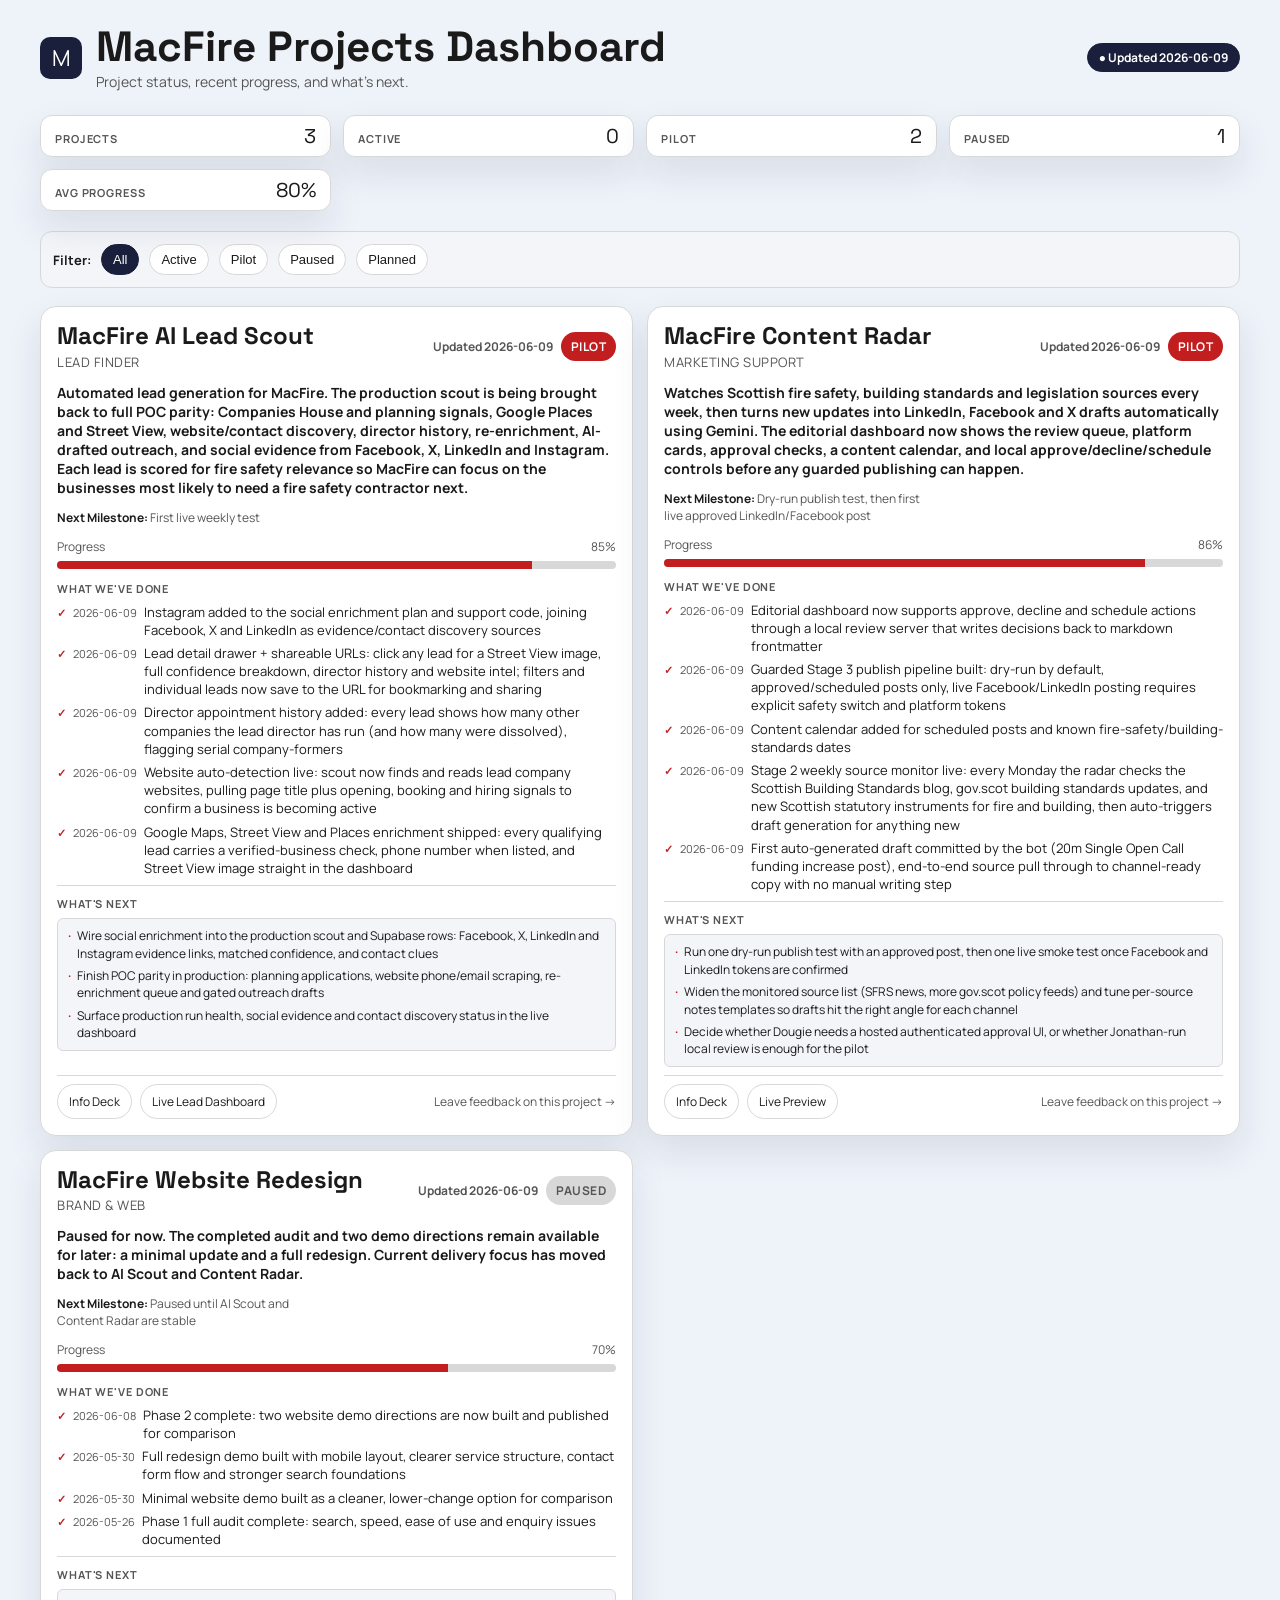
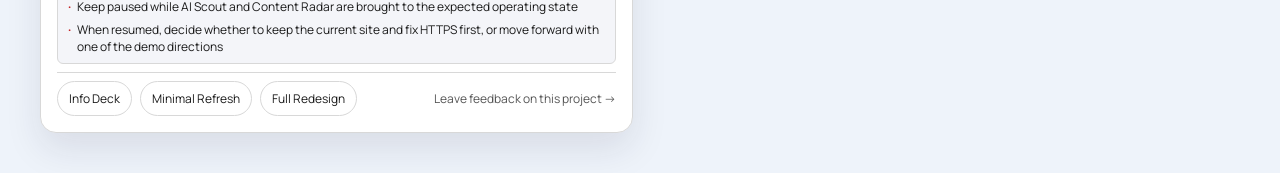
==== index.html @ b8680278 "Refresh MacFire project dashboard status" ====
<!DOCTYPE html>
<html lang="en">
<head>
  <meta charset="UTF-8" />
  <meta name="viewport" content="width=device-width, initial-scale=1.0" />
  <title>MacFire Projects Dashboard</title>
  <link rel="icon" href="favicon.ico" sizes="any" />
  <link rel="apple-touch-icon" href="apple-touch-icon.png" />
  <link rel="preconnect" href="https://fonts.googleapis.com" />
  <link rel="preconnect" href="https://fonts.gstatic.com" crossorigin />
  <link href="https://fonts.googleapis.com/css2?family=Space+Grotesk:wght@500;700&family=Manrope:wght@500;700&display=swap" rel="stylesheet" />
  <style>
    :root {
      --bg: #EEF3FA;
      --panel: #FFFFFF;
      --panel-strong: #F4F5F9;
      --ink: #1A1A1A;
      --muted: #555555;
      --line: #D8D8D8;
      --navy: #1A1F3C;
      --navy-deep: #0E1530;
      --accent: #C31E1F;
      --accent-deep: #9B1718;
      --accent-soft: #FCEAEA;
      --ok: #1F6B2A;
      --pilot: #C31E1F;
      --planned: #5A5A57;
      --shadow: 0 16px 36px rgba(26, 31, 60, 0.1);
    }

    * { box-sizing: border-box; }

    body {
      margin: 0;
      color: var(--ink);
      background: var(--bg);
      font-family: "Manrope", "Segoe UI", sans-serif;
      min-height: 100vh;
    }

    .shell {
      max-width: 1240px;
      margin: 0 auto;
      padding: 24px 20px 40px;
    }

    /* ── Header ─────────────────────────────────────────────── */
    .topbar {
      display: flex;
      align-items: center;
      justify-content: space-between;
      gap: 16px;
      margin-bottom: 24px;
      flex-wrap: wrap;
    }

    .identity { display: flex; align-items: center; gap: 14px; }

    .mark {
      width: 42px; height: 42px; border-radius: 10px;
      background: var(--navy);
      display: grid; place-items: center;
      color: var(--panel); font-size: 22px;
    }

    .title {
      margin: 0;
      font-family: "Space Grotesk", "Segoe UI", sans-serif;
      font-size: clamp(24px, 3.3vw, 44px);
      letter-spacing: 0; line-height: 1.05;
    }

    .subtitle { margin: 4px 0 0; color: var(--muted); font-size: 14px; }

    .last-updated-chip {
      display: inline-flex;
      align-items: center;
      gap: 6px;
      background: var(--navy);
      color: var(--panel);
      border: 1px solid var(--navy);
      border-radius: 999px;
      padding: 5px 11px;
      font-size: 12px;
      font-weight: 700;
    }

    /* ── Stats ──────────────────────────────────────────────── */
    .stats {
      display: grid;
      grid-template-columns: repeat(4, minmax(0, 1fr));
      gap: 12px;
      margin-bottom: 20px;
    }

    @media (max-width: 920px) { .stats { grid-template-columns: repeat(2, minmax(0, 1fr)); } }
    @media (max-width: 580px) { .stats { grid-template-columns: 1fr; } }

    .stat {
      background: var(--panel);
      border: 1px solid var(--line);
      border-radius: 12px;
      padding: 10px 14px;
      box-shadow: var(--shadow);
      animation: fadeIn 420ms ease both;
      display: flex;
      align-items: baseline;
      justify-content: space-between;
      gap: 12px;
      min-height: 0;
    }

    .stat .label {
      margin: 0;
      color: var(--muted);
      text-transform: uppercase;
      letter-spacing: 0.08em;
      font-size: 11px;
      font-weight: 700;
    }

    .stat .value {
      margin: 0;
      font-family: "Space Grotesk", "Segoe UI", sans-serif;
      font-size: 20px;
      line-height: 1;
    }

    /* ── Filters ─────────────────────────────────────────────── */
    .filters {
      background: var(--panel-strong);
      border: 1px solid var(--line);
      border-radius: 12px;
      padding: 12px;
      display: flex;
      align-items: center;
      gap: 10px;
      flex-wrap: wrap;
      margin-bottom: 18px;
    }

    .filters strong { font-size: 13px; font-weight: 700; }

    .filters button {
      border: 1px solid var(--line);
      background: var(--panel);
      color: var(--ink);
      border-radius: 999px;
      padding: 7px 11px;
      font-size: 13px;
      cursor: pointer;
      transition: transform 160ms ease, background 160ms ease, border-color 160ms ease;
    }

    .filters button:hover { transform: translateY(-1px); border-color: var(--navy); }
    .filters button.active { background: var(--navy); color: var(--panel); border-color: var(--navy); }

    /* ── Grid ────────────────────────────────────────────────── */
    .grid {
      display: grid;
      gap: 14px;
      grid-template-columns: repeat(2, minmax(0, 1fr));
    }

    @media (max-width: 980px) { .grid { grid-template-columns: 1fr; } }

    .project-card {
      background: var(--panel);
      border: 1px solid var(--line);
      border-radius: 16px;
      padding: 16px;
      box-shadow: var(--shadow);
      display: flex;
      flex-direction: column;
      align-self: stretch;
      gap: 8px;
      animation: riseIn 520ms ease both;
    }

    .card-top {
      display: flex;
      flex-direction: column;
      gap: 12px;
      align-self: start;
      width: 100%;
    }

    .row {
      display: flex;
      align-items: center;
      justify-content: space-between;
      gap: 12px;
      flex-wrap: wrap;
    }

    .card-status {
      display: inline-flex;
      align-items: center;
      gap: 8px;
      flex-wrap: wrap;
      justify-content: flex-end;
    }

    .project-name {
      margin: 0;
      font-family: "Space Grotesk", "Segoe UI", sans-serif;
      font-size: 24px;
      line-height: 1.05;
    }

    .category {
      margin: 4px 0 0;
      color: var(--muted);
      font-size: 13px;
      letter-spacing: 0.04em;
      text-transform: uppercase;
    }

    .badge {
      border-radius: 999px;
      padding: 6px 10px;
      font-size: 12px;
      font-weight: 700;
      letter-spacing: 0.04em;
      text-transform: uppercase;
      white-space: nowrap;
    }

    .badge.active { background: var(--navy); color: var(--panel); }
    .badge.pilot  { background: var(--accent); color: var(--panel); }
    .badge.planned { background: var(--accent-soft); color: var(--planned); }
    .badge.paused { background: var(--line); color: var(--muted); }

    .project-updated {
      color: var(--muted);
      font-size: 12px;
      font-weight: 700;
      white-space: nowrap;
    }

    .summary, .function-line, .small-note {
      margin: 0;
      color: var(--ink);
      font-size: 14px;
    }

    .summary { font-weight: 700; }
    .function-line { color: var(--muted); }

    .small-note {
      border-top: 1px solid var(--line);
      color: var(--muted);
      padding-top: 10px;
    }

    .meta {
      display: grid;
      grid-template-columns: repeat(2, minmax(0, 1fr));
      gap: 8px 14px;
      font-size: 12px;
      color: var(--muted);
    }

    @media (max-width: 560px) { .meta { grid-template-columns: 1fr; } }
    .meta strong { color: var(--ink); font-weight: 700; }

    /* ── Progress ────────────────────────────────────────────── */
    .progress-wrap { display: grid; gap: 6px; }

    .progress-head {
      display: flex;
      justify-content: space-between;
      font-size: 12px;
      color: var(--muted);
    }

    .progress {
      height: 8px;
      background: var(--line);
      border-radius: 999px;
      overflow: hidden;
    }

    .progress > span {
      display: block;
      height: 100%;
      background: var(--accent);
      width: 0;
      transition: width 550ms ease;
    }

    /* ── Recent wins ─────────────────────────────────────────── */
    .wins-section {
      padding-top: 4px;
    }

    .section-label {
      font-size: 11px;
      font-weight: 700;
      text-transform: uppercase;
      letter-spacing: 0.08em;
      color: var(--muted);
      margin: 0 0 7px;
    }

    .wins-list { margin: 0; padding: 0; list-style: none; display: grid; gap: 5px; }

    .wins-list li {
      display: flex;
      align-items: baseline;
      gap: 7px;
      font-size: 13px;
      line-height: 1.4;
    }

    .wins-list li::before {
      content: "✓";
      color: var(--accent);
      font-weight: 700;
      font-size: 11px;
      flex-shrink: 0;
    }

    .win-date {
      color: var(--muted);
      font-size: 11px;
      white-space: nowrap;
      flex-shrink: 0;
    }

    /* ── Next steps ──────────────────────────────────────────── */
    .steps-section {
      border-top: 1px solid var(--line);
      padding-top: 10px;
    }

    .steps-grid {
      display: grid;
      grid-template-columns: 1fr;
      gap: 10px;
      margin-top: 7px;
    }

    .steps-col { display: grid; gap: 6px; }

    .steps-col-label {
      font-size: 11px;
      font-weight: 700;
      text-transform: uppercase;
      letter-spacing: 0.06em;
      padding: 4px 8px;
      border-radius: 4px;
    }

    .steps-col.jonathan .steps-col-label {
      background: var(--accent-soft);
      color: var(--accent);
      border: 1px solid var(--line);
    }

    .steps-box {
      background: var(--panel-strong);
      border: 1px solid var(--line);
      border-radius: 6px;
      display: grid;
      gap: 5px;
      margin: 0;
      padding: 8px 10px;
    }

    .steps-box li {
      font-size: 12px;
      line-height: 1.45;
      color: var(--ink);
      display: flex;
      align-items: baseline;
      gap: 6px;
      list-style: none;
    }

    .steps-box li::before {
      content: "·";
      color: var(--accent);
      font-weight: 700;
      flex-shrink: 0;
    }

    /* ── Links + feedback ────────────────────────────────────── */
    .links {
      display: flex;
      flex-wrap: wrap;
      gap: 8px;
      justify-content: flex-start;
    }

    .card-actions {
      display: flex;
      align-items: center;
      justify-content: space-between;
      gap: 12px;
      flex-wrap: wrap;
      margin-top: auto;
      padding-top: 8px;
      border-top: 1px solid var(--line);
    }

    .link-chip, .link-disabled {
      border-radius: 999px;
      padding: 8px 11px;
      font-size: 12px;
      border: 1px solid var(--line);
    }

    .link-chip {
      text-decoration: none;
      color: var(--ink);
      background: var(--panel);
      transition: transform 160ms ease, border-color 160ms ease;
    }

    .link-chip:hover { transform: translateY(-1px); border-color: var(--navy); }
    .link-disabled { color: var(--muted); background: var(--bg); }

    .feedback-row {
      display: flex;
      justify-content: flex-end;
      margin-left: auto;
    }

    .feedback-link {
      font-size: 12px;
      color: var(--muted);
      text-decoration: none;
      transition: color 160ms ease;
    }

    .feedback-link:hover { color: var(--accent); }

    @media (max-width: 560px) {
      .card-actions {
        align-items: flex-start;
        flex-direction: column;
      }

      .feedback-row {
        justify-content: flex-start;
        margin-left: 0;
      }
    }

    /* ── Empty / animations ──────────────────────────────────── */
    .empty {
      background: var(--panel);
      border: 1px dashed var(--line);
      color: var(--muted);
      border-radius: 12px;
      padding: 28px;
      text-align: center;
      font-size: 14px;
    }

    @keyframes riseIn {
      from { opacity: 0; transform: translateY(10px); }
      to   { opacity: 1; transform: translateY(0); }
    }

    @keyframes fadeIn {
      from { opacity: 0; }
      to   { opacity: 1; }
    }
  </style>
</head>
<body>
  <div class="shell">
    <header class="topbar">
      <div class="identity">
        <div class="mark" aria-hidden="true">M</div>
        <div>
          <h1 class="title">MacFire Projects Dashboard</h1>
          <p class="subtitle">Project status, recent progress, and what's next.</p>
        </div>
      </div>
      <div id="last-updated-wrap"></div>
    </header>

    <section class="stats" id="stats"></section>

    <section class="filters" id="filters">
      <strong>Filter:</strong>
    </section>

    <main class="grid" id="project-grid"></main>
  </div>

  <script src="data/projects.js"></script>
  <script>
    const projectGrid = document.getElementById("project-grid");
    const statsEl     = document.getElementById("stats");
    const filtersEl   = document.getElementById("filters");
    const lastUpdWrap = document.getElementById("last-updated-wrap");

    const projects = Array.isArray(window.MACFIRE_PROJECTS) ? window.MACFIRE_PROJECTS : [];

    const filters = [
      { key: "all",     label: "All" },
      { key: "active",  label: "Active" },
      { key: "pilot",   label: "Pilot" },
      { key: "paused",  label: "Paused" },
      { key: "planned", label: "Planned" }
    ];

    function formatStatus(status) {
      return String(status || "planned").toLowerCase();
    }

    function esc(str) {
      return String(str || "")
        .replace(/&/g, "&amp;")
        .replace(/</g, "&lt;")
        .replace(/>/g, "&gt;")
        .replace(/"/g, "&quot;");
    }

    // ── Header: most-recent lastUpdated across all projects ──────────────────
    function renderLastUpdated() {
      if (!projects.length) return;
      const latest = projects
        .map(p => p.lastUpdated || "")
        .filter(Boolean)
        .sort()
        .reverse()[0];
      if (!latest) return;
      lastUpdWrap.innerHTML = `
        <span class="last-updated-chip">
          ● Updated ${latest}
        </span>`;
    }

    // ── Stats bar ─────────────────────────────────────────────────────────────
    function buildStats(list) {
      const active  = list.filter(p => formatStatus(p.status) === "active").length;
      const pilot   = list.filter(p => formatStatus(p.status) === "pilot").length;
      const paused  = list.filter(p => formatStatus(p.status) === "paused").length;
      const avgProg = list.length
        ? Math.round(list.reduce((s, p) => s + (Number(p.progress) || 0), 0) / list.length)
        : 0;

      const blocks = [
        { label: "Projects",     value: list.length },
        { label: "Active",       value: active },
        { label: "Pilot",        value: pilot },
        { label: "Paused",       value: paused },
        { label: "Avg Progress", value: avgProg + "%" }
      ];

      statsEl.innerHTML = blocks.map(b => `
        <article class="stat">
          <p class="label">${b.label}</p>
          <p class="value">${b.value}</p>
        </article>`).join("");
    }

    // ── Link chips ────────────────────────────────────────────────────────────
    function linkChip(label, url) {
      if (!url || !url.trim()) return `<span class="link-disabled">${esc(label)}</span>`;
      return `<a class="link-chip" href="${esc(url)}" target="_blank" rel="noreferrer">${esc(label)}</a>`;
    }

    // ── Recent wins ───────────────────────────────────────────────────────────
    function renderWins(wins) {
      if (!Array.isArray(wins) || !wins.length) return "";
      const items = wins.slice(0, 5).map(w => `
        <li>
          <span class="win-date">${esc(w.date)}</span>
          ${esc(w.text)}
        </li>`).join("");
      return `
        <div class="wins-section">
          <p class="section-label">What we've done</p>
          <ul class="wins-list">${items}</ul>
        </div>`;
    }

    // ── Next steps ────────────────────────────────────────────────────────────
    function renderNextSteps(steps) {
      if (!Array.isArray(steps) || !steps.length) return "";
      const jonathan = steps.filter(s => s.owner === "jonathan");
      if (!jonathan.length) return "";

      const jonathanCol = jonathan.length ? `
        <div class="steps-col jonathan">
          <ul class="steps-box">
            ${jonathan.map(s => `<li>${esc(s.text)}</li>`).join("")}
          </ul>
        </div>` : "";

      return `
        <div class="steps-section">
          <p class="section-label">What's next</p>
          <div class="steps-grid">
            ${jonathanCol}
          </div>
        </div>`;
    }

    // ── Feedback link ─────────────────────────────────────────────────────────
    function renderFeedback(projectName, feedbackEmail) {
      const email = "j@mccrimmond.org.uk";
      const subj  = encodeURIComponent(`Feedback: ${projectName}`);
      const body  = encodeURIComponent(`Hi Jonathan,\n\nMy feedback on ${projectName}:\n\n`);
      const href  = `mailto:${esc(email)}?subject=${subj}&body=${body}`;
      return `
        <div class="feedback-row">
          <a class="feedback-link" href="${href}">Leave feedback on this project →</a>
        </div>`;
    }

    // ── Project card ──────────────────────────────────────────────────────────
    function renderProjects(filterKey) {
      const list = filterKey === "all"
        ? projects
        : projects.filter(p => formatStatus(p.status) === filterKey);

      if (!list.length) {
        projectGrid.innerHTML = `<div class="empty">No projects in this filter yet.</div>`;
        return;
      }

      projectGrid.innerHTML = list.map(project => {
        const status      = formatStatus(project.status);
        const outputLinks = Array.isArray(project.outputLinks) ? project.outputLinks : [];

        return `
          <article class="project-card">
            <div class="card-top">
              <div class="row">
                <div>
                  <h2 class="project-name">${esc(project.name || "Untitled Project")}</h2>
                  <p class="category">${esc(project.category || "Project")}</p>
                </div>
                <div class="card-status">
                  <span class="project-updated">Updated ${esc(project.lastUpdated || "n/a")}</span>
                  <span class="badge ${status}">${status}</span>
                </div>
              </div>

              <p class="summary">${esc(project.summary || "")}</p>
              ${project.functionLine ? `<p class="function-line">${esc(project.functionLine)}</p>` : ""}

              <div class="meta">
                <div><strong>Next Milestone:</strong> ${esc(project.nextMilestone || "n/a")}</div>
              </div>

              ${project.notes ? `<p class="small-note">${esc(project.notes)}</p>` : ""}

              <div class="progress-wrap">
                <div class="progress-head">
                  <span>Progress</span>
                  <span>${Number(project.progress) || 0}%</span>
                </div>
                <div class="progress"><span style="width:${Number(project.progress) || 0}%"></span></div>
              </div>
            </div>

            ${renderWins(project.recentWins)}

            ${renderNextSteps(project.nextSteps)}

            <div class="card-actions">
              <div class="links">
                ${linkChip(project.deckLink?.label || "Deck", project.deckLink?.url || "")}
                ${outputLinks.map(o => linkChip(o.label || "Output", o.url || "")).join("")}
              </div>

              ${renderFeedback(project.name, project.feedbackEmail)}
            </div>
          </article>`;
      }).join("");
    }

    // ── Filters ───────────────────────────────────────────────────────────────
    function renderFilters(active) {
      const html = filters.map(item =>
        `<button data-filter="${item.key}" class="${item.key === active ? "active" : ""}">${item.label}</button>`
      ).join("");
      filtersEl.insertAdjacentHTML("beforeend", html);

      filtersEl.querySelectorAll("button").forEach(btn => {
        btn.addEventListener("click", () => {
          const key = btn.getAttribute("data-filter");
          filtersEl.querySelectorAll("button").forEach(b => b.classList.remove("active"));
          btn.classList.add("active");
          renderProjects(key);
        });
      });
    }

    // ── Boot ──────────────────────────────────────────────────────────────────
    renderLastUpdated();
    buildStats(projects);
    renderFilters("all");
    renderProjects("all");
  </script>
</body>
</html>
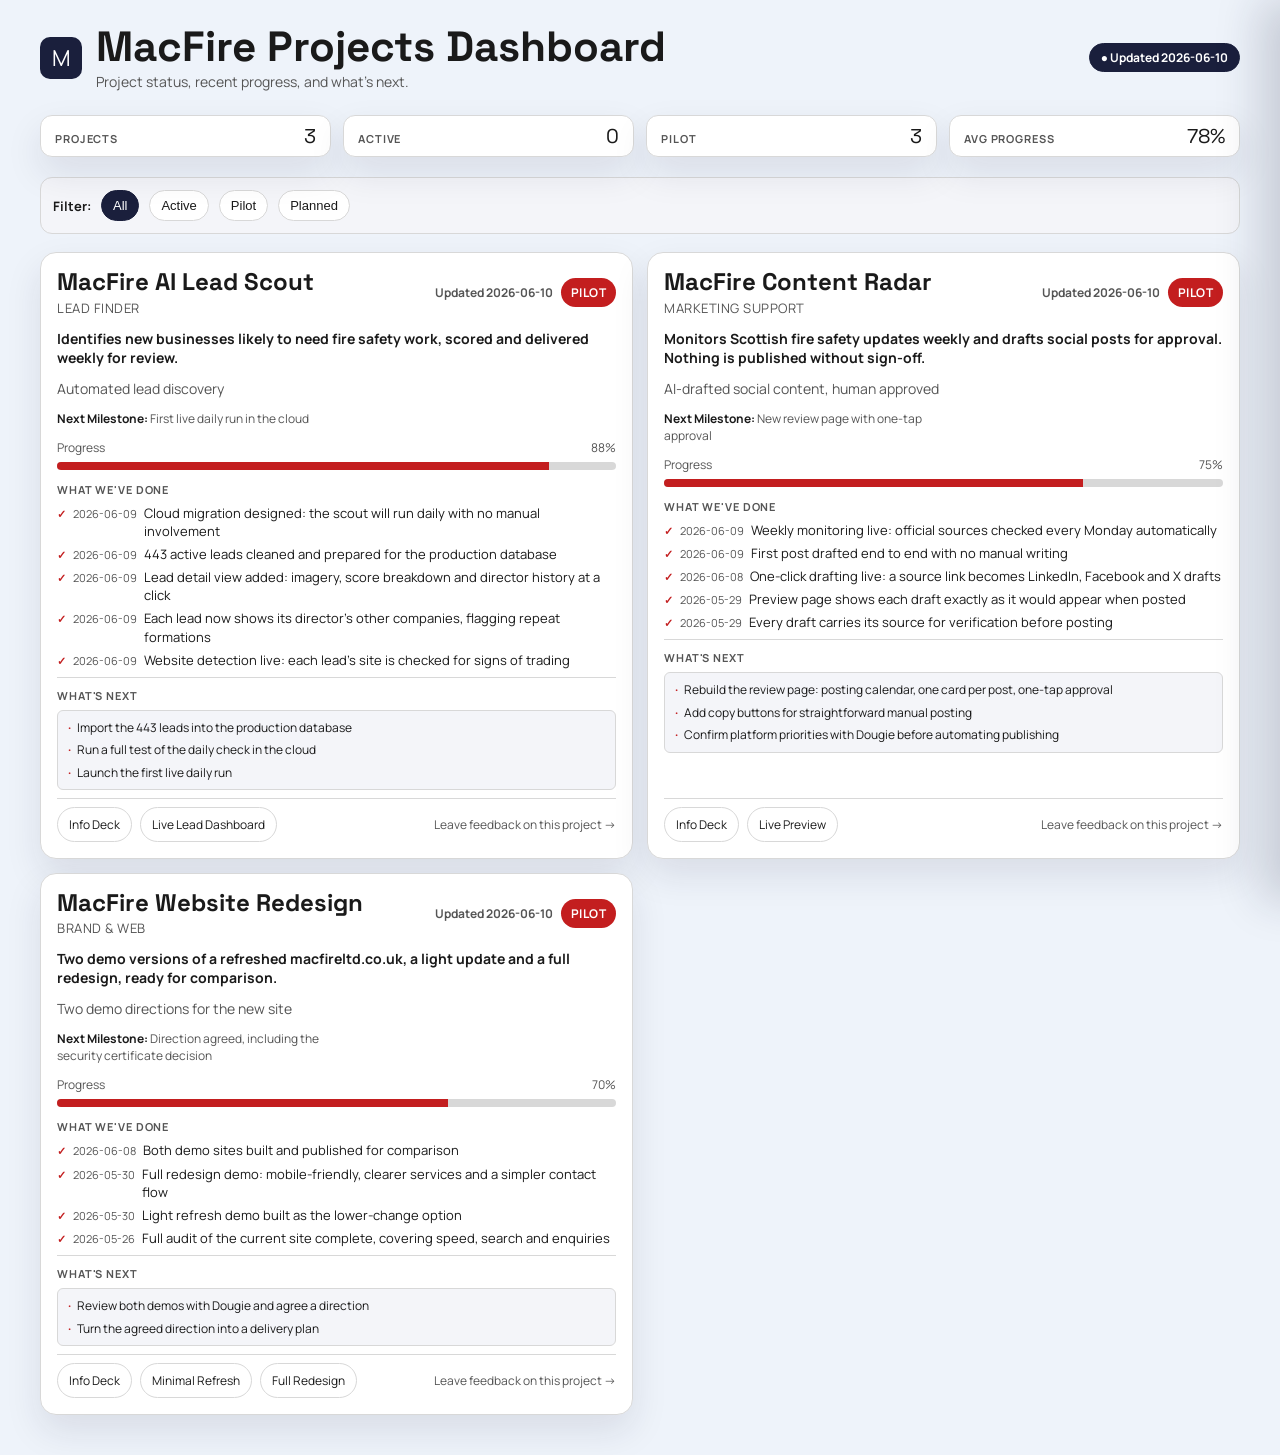
==== commit dab5f663: "sync from macfire-production@48fa4c7" ====
--- a/index.html
+++ b/index.html
@@ -175,6 +175,16 @@
       align-self: stretch;
       gap: 8px;
       animation: riseIn 520ms ease both;
+      cursor: pointer;
+      transition: transform 160ms ease, border-color 160ms ease, box-shadow 160ms ease;
+    }
+
+    .project-card:hover,
+    .project-card:focus-visible {
+      border-color: var(--navy);
+      box-shadow: 0 18px 42px rgba(26, 31, 60, 0.14);
+      transform: translateY(-1px);
+      outline: none;
     }
 
     .card-top {
@@ -229,7 +239,6 @@
     .badge.active { background: var(--navy); color: var(--panel); }
     .badge.pilot  { background: var(--accent); color: var(--panel); }
     .badge.planned { background: var(--accent-soft); color: var(--planned); }
-    .badge.paused { background: var(--line); color: var(--muted); }
 
     .project-updated {
       color: var(--muted);
@@ -435,6 +444,141 @@
     }
 
     .feedback-link:hover { color: var(--accent); }
+
+    /* ── Project detail drawer ───────────────────────────────── */
+    .drawer-backdrop {
+      position: fixed;
+      inset: 0;
+      background: rgba(14, 21, 48, 0.42);
+      opacity: 0;
+      pointer-events: none;
+      transition: opacity 160ms ease;
+      z-index: 20;
+    }
+
+    .drawer-backdrop.open {
+      opacity: 1;
+      pointer-events: auto;
+    }
+
+    .project-drawer {
+      position: fixed;
+      top: 0;
+      right: 0;
+      bottom: 0;
+      width: min(560px, 94vw);
+      background: var(--panel);
+      border-left: 1px solid var(--line);
+      box-shadow: -20px 0 42px rgba(26, 31, 60, 0.18);
+      transform: translateX(100%);
+      transition: transform 220ms cubic-bezier(0.2, 0.7, 0.2, 1);
+      z-index: 21;
+      display: flex;
+      flex-direction: column;
+    }
+
+    .project-drawer.open { transform: translateX(0); }
+
+    .drawer-head {
+      padding: 20px 22px 16px;
+      border-bottom: 1px solid var(--line);
+      display: grid;
+      gap: 10px;
+    }
+
+    .drawer-title-row {
+      display: flex;
+      align-items: flex-start;
+      justify-content: space-between;
+      gap: 14px;
+    }
+
+    .drawer-title {
+      margin: 0;
+      font-family: "Space Grotesk", "Segoe UI", sans-serif;
+      font-size: 26px;
+      line-height: 1.05;
+    }
+
+    .drawer-close {
+      width: 34px;
+      height: 34px;
+      border-radius: 50%;
+      border: 1px solid var(--line);
+      background: var(--panel-strong);
+      color: var(--ink);
+      cursor: pointer;
+      font-size: 18px;
+      line-height: 1;
+      flex-shrink: 0;
+    }
+
+    .drawer-close:hover { border-color: var(--navy); }
+
+    .drawer-subtitle {
+      margin: 0;
+      color: var(--muted);
+      font-size: 13px;
+      line-height: 1.45;
+    }
+
+    .drawer-meta {
+      display: flex;
+      flex-wrap: wrap;
+      gap: 8px;
+    }
+
+    .drawer-chip {
+      border: 1px solid var(--line);
+      border-radius: 999px;
+      padding: 5px 9px;
+      color: var(--muted);
+      background: var(--panel-strong);
+      font-size: 12px;
+      font-weight: 700;
+    }
+
+    .drawer-body {
+      padding: 18px 22px 26px;
+      overflow-y: auto;
+    }
+
+    .drawer-count {
+      margin: 0 0 12px;
+      color: var(--muted);
+      font-size: 12px;
+      font-weight: 700;
+      text-transform: uppercase;
+      letter-spacing: 0.08em;
+    }
+
+    .drawer-wins {
+      margin: 0;
+      padding: 0;
+      list-style: none;
+      display: grid;
+      gap: 10px;
+    }
+
+    .drawer-win {
+      border: 1px solid var(--line);
+      border-radius: 8px;
+      background: var(--panel-strong);
+      padding: 11px 12px;
+      display: grid;
+      gap: 5px;
+    }
+
+    .drawer-win time {
+      color: var(--accent);
+      font-size: 12px;
+      font-weight: 700;
+    }
+
+    .drawer-win span {
+      font-size: 14px;
+      line-height: 1.45;
+    }
 
     @media (max-width: 560px) {
       .card-actions {
@@ -492,12 +636,20 @@
     <main class="grid" id="project-grid"></main>
   </div>
 
+  <div id="drawer-backdrop" class="drawer-backdrop"></div>
+  <aside id="project-drawer" class="project-drawer" aria-hidden="true" aria-labelledby="drawer-title">
+    <div id="drawer-content"></div>
+  </aside>
+
   <script src="data/projects.js"></script>
   <script>
     const projectGrid = document.getElementById("project-grid");
     const statsEl     = document.getElementById("stats");
     const filtersEl   = document.getElementById("filters");
     const lastUpdWrap = document.getElementById("last-updated-wrap");
+    const drawer      = document.getElementById("project-drawer");
+    const drawerBg    = document.getElementById("drawer-backdrop");
+    const drawerBody  = document.getElementById("drawer-content");
 
     const projects = Array.isArray(window.MACFIRE_PROJECTS) ? window.MACFIRE_PROJECTS : [];
 
@@ -505,7 +657,6 @@
       { key: "all",     label: "All" },
       { key: "active",  label: "Active" },
       { key: "pilot",   label: "Pilot" },
-      { key: "paused",  label: "Paused" },
       { key: "planned", label: "Planned" }
     ];
 
@@ -540,7 +691,6 @@
     function buildStats(list) {
       const active  = list.filter(p => formatStatus(p.status) === "active").length;
       const pilot   = list.filter(p => formatStatus(p.status) === "pilot").length;
-      const paused  = list.filter(p => formatStatus(p.status) === "paused").length;
       const avgProg = list.length
         ? Math.round(list.reduce((s, p) => s + (Number(p.progress) || 0), 0) / list.length)
         : 0;
@@ -549,7 +699,6 @@
         { label: "Projects",     value: list.length },
         { label: "Active",       value: active },
         { label: "Pilot",        value: pilot },
-        { label: "Paused",       value: paused },
         { label: "Avg Progress", value: avgProg + "%" }
       ];
 
@@ -581,6 +730,64 @@
         </div>`;
     }
 
+    // ── Project detail drawer ────────────────────────────────────────────────
+    function projectById(id) {
+      return projects.find(p => p.id === id);
+    }
+
+    function renderDrawerWins(wins) {
+      if (!Array.isArray(wins) || !wins.length) {
+        return `<div class="empty">No completed items logged for this project yet.</div>`;
+      }
+
+      return `
+        <p class="drawer-count">${wins.length} completed ${wins.length === 1 ? "item" : "items"}</p>
+        <ul class="drawer-wins">
+          ${wins.map(w => `
+            <li class="drawer-win">
+              <time>${esc(w.date || "No date")}</time>
+              <span>${esc(w.text || "")}</span>
+            </li>`).join("")}
+        </ul>`;
+    }
+
+    function openProjectDrawer(id) {
+      const project = projectById(id);
+      if (!project) return;
+
+      const status = formatStatus(project.status);
+      const wins = Array.isArray(project.activityLog) ? project.activityLog : project.recentWins;
+
+      drawerBody.innerHTML = `
+        <div class="drawer-head">
+          <div class="drawer-title-row">
+            <div>
+              <h2 class="drawer-title" id="drawer-title">${esc(project.name || "Untitled Project")}</h2>
+              <p class="drawer-subtitle">${esc(project.summary || "")}</p>
+            </div>
+            <button class="drawer-close" type="button" aria-label="Close project details" onclick="closeProjectDrawer()">×</button>
+          </div>
+          <div class="drawer-meta">
+            <span class="badge ${status}">${status}</span>
+            <span class="drawer-chip">${Number(project.progress) || 0}% progress</span>
+            <span class="drawer-chip">Updated ${esc(project.lastUpdated || "n/a")}</span>
+          </div>
+        </div>
+        <div class="drawer-body">
+          ${renderDrawerWins(wins)}
+        </div>`;
+
+      drawer.classList.add("open");
+      drawerBg.classList.add("open");
+      drawer.setAttribute("aria-hidden", "false");
+    }
+
+    function closeProjectDrawer() {
+      drawer.classList.remove("open");
+      drawerBg.classList.remove("open");
+      drawer.setAttribute("aria-hidden", "true");
+    }
+
     // ── Next steps ────────────────────────────────────────────────────────────
     function renderNextSteps(steps) {
       if (!Array.isArray(steps) || !steps.length) return "";
@@ -631,7 +838,7 @@
         const outputLinks = Array.isArray(project.outputLinks) ? project.outputLinks : [];
 
         return `
-          <article class="project-card">
+          <article class="project-card" tabindex="0" role="button" aria-label="Open ${esc(project.name || "project")} activity history" data-project-id="${esc(project.id || "")}">
             <div class="card-top">
               <div class="row">
                 <div>
@@ -676,6 +883,18 @@
             </div>
           </article>`;
       }).join("");
+
+      projectGrid.querySelectorAll(".project-card").forEach(card => {
+        card.addEventListener("click", event => {
+          if (event.target.closest("a, button")) return;
+          openProjectDrawer(card.getAttribute("data-project-id"));
+        });
+        card.addEventListener("keydown", event => {
+          if (event.key !== "Enter" && event.key !== " ") return;
+          event.preventDefault();
+          openProjectDrawer(card.getAttribute("data-project-id"));
+        });
+      });
     }
 
     // ── Filters ───────────────────────────────────────────────────────────────
@@ -700,6 +919,10 @@
     buildStats(projects);
     renderFilters("all");
     renderProjects("all");
+    drawerBg.addEventListener("click", closeProjectDrawer);
+    document.addEventListener("keydown", event => {
+      if (event.key === "Escape") closeProjectDrawer();
+    });
   </script>
 </body>
 </html>
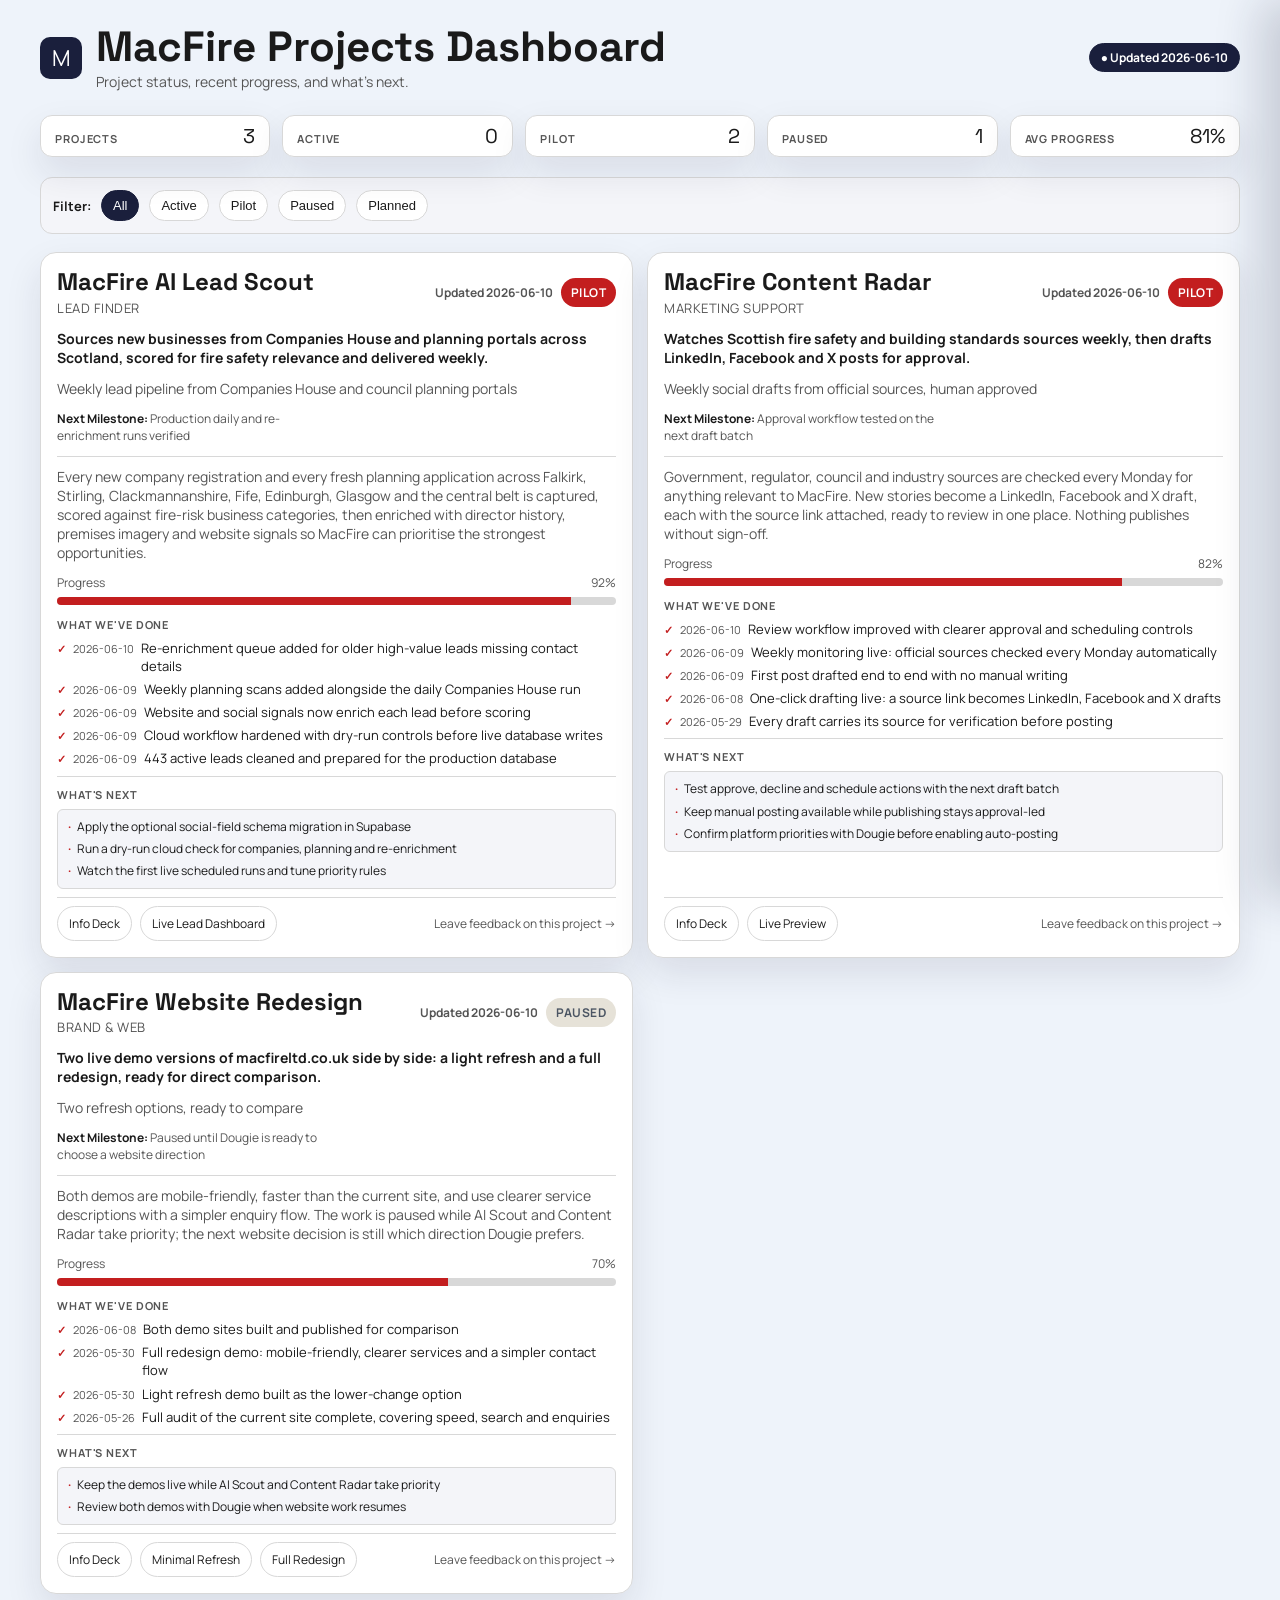
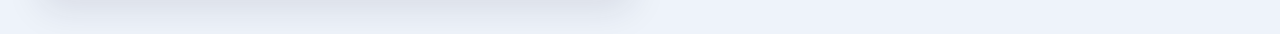
==== commit 65c5a0d2: "Refresh project dashboard next steps" ====
--- a/index.html
+++ b/index.html
@@ -38,6 +38,10 @@
       min-height: 100vh;
     }
 
+    body.drawer-open {
+      overflow: hidden;
+    }
+
     .shell {
       max-width: 1240px;
       margin: 0 auto;
@@ -88,12 +92,12 @@
     /* ── Stats ──────────────────────────────────────────────── */
     .stats {
       display: grid;
-      grid-template-columns: repeat(4, minmax(0, 1fr));
+      grid-template-columns: repeat(5, minmax(0, 1fr));
       gap: 12px;
       margin-bottom: 20px;
     }
 
-    @media (max-width: 920px) { .stats { grid-template-columns: repeat(2, minmax(0, 1fr)); } }
+    @media (max-width: 920px) { .stats { grid-template-columns: repeat(3, minmax(0, 1fr)); } }
     @media (max-width: 580px) { .stats { grid-template-columns: 1fr; } }
 
     .stat {
@@ -239,6 +243,7 @@
     .badge.active { background: var(--navy); color: var(--panel); }
     .badge.pilot  { background: var(--accent); color: var(--panel); }
     .badge.planned { background: var(--accent-soft); color: var(--planned); }
+    .badge.paused { background: #E6E2D8; color: #4B5563; }
 
     .project-updated {
       color: var(--muted);
@@ -475,9 +480,18 @@
       z-index: 21;
       display: flex;
       flex-direction: column;
+      overflow: hidden;
+      overscroll-behavior: contain;
     }
 
     .project-drawer.open { transform: translateX(0); }
+
+    #drawer-content {
+      display: flex;
+      flex-direction: column;
+      height: 100%;
+      min-height: 0;
+    }
 
     .drawer-head {
       padding: 20px 22px 16px;
@@ -541,6 +555,9 @@
     .drawer-body {
       padding: 18px 22px 26px;
       overflow-y: auto;
+      flex: 1;
+      min-height: 0;
+      overscroll-behavior: contain;
     }
 
     .drawer-count {
@@ -650,6 +667,7 @@
     const drawer      = document.getElementById("project-drawer");
     const drawerBg    = document.getElementById("drawer-backdrop");
     const drawerBody  = document.getElementById("drawer-content");
+    let lockedScrollY = 0;
 
     const projects = Array.isArray(window.MACFIRE_PROJECTS) ? window.MACFIRE_PROJECTS : [];
 
@@ -657,6 +675,7 @@
       { key: "all",     label: "All" },
       { key: "active",  label: "Active" },
       { key: "pilot",   label: "Pilot" },
+      { key: "paused",  label: "Paused" },
       { key: "planned", label: "Planned" }
     ];
 
@@ -691,6 +710,7 @@
     function buildStats(list) {
       const active  = list.filter(p => formatStatus(p.status) === "active").length;
       const pilot   = list.filter(p => formatStatus(p.status) === "pilot").length;
+      const paused  = list.filter(p => formatStatus(p.status) === "paused").length;
       const avgProg = list.length
         ? Math.round(list.reduce((s, p) => s + (Number(p.progress) || 0), 0) / list.length)
         : 0;
@@ -699,6 +719,7 @@
         { label: "Projects",     value: list.length },
         { label: "Active",       value: active },
         { label: "Pilot",        value: pilot },
+        { label: "Paused",       value: paused },
         { label: "Avg Progress", value: avgProg + "%" }
       ];
 
@@ -779,13 +800,35 @@
 
       drawer.classList.add("open");
       drawerBg.classList.add("open");
+      lockPageScroll();
       drawer.setAttribute("aria-hidden", "false");
     }
 
     function closeProjectDrawer() {
       drawer.classList.remove("open");
       drawerBg.classList.remove("open");
+      unlockPageScroll();
       drawer.setAttribute("aria-hidden", "true");
+    }
+
+    function lockPageScroll() {
+      lockedScrollY = window.scrollY || 0;
+      document.body.classList.add("drawer-open");
+      document.body.style.position = "fixed";
+      document.body.style.top = `-${lockedScrollY}px`;
+      document.body.style.left = "0";
+      document.body.style.right = "0";
+      document.body.style.width = "100%";
+    }
+
+    function unlockPageScroll() {
+      document.body.classList.remove("drawer-open");
+      document.body.style.position = "";
+      document.body.style.top = "";
+      document.body.style.left = "";
+      document.body.style.right = "";
+      document.body.style.width = "";
+      window.scrollTo(0, lockedScrollY);
     }
 
     // ── Next steps ────────────────────────────────────────────────────────────
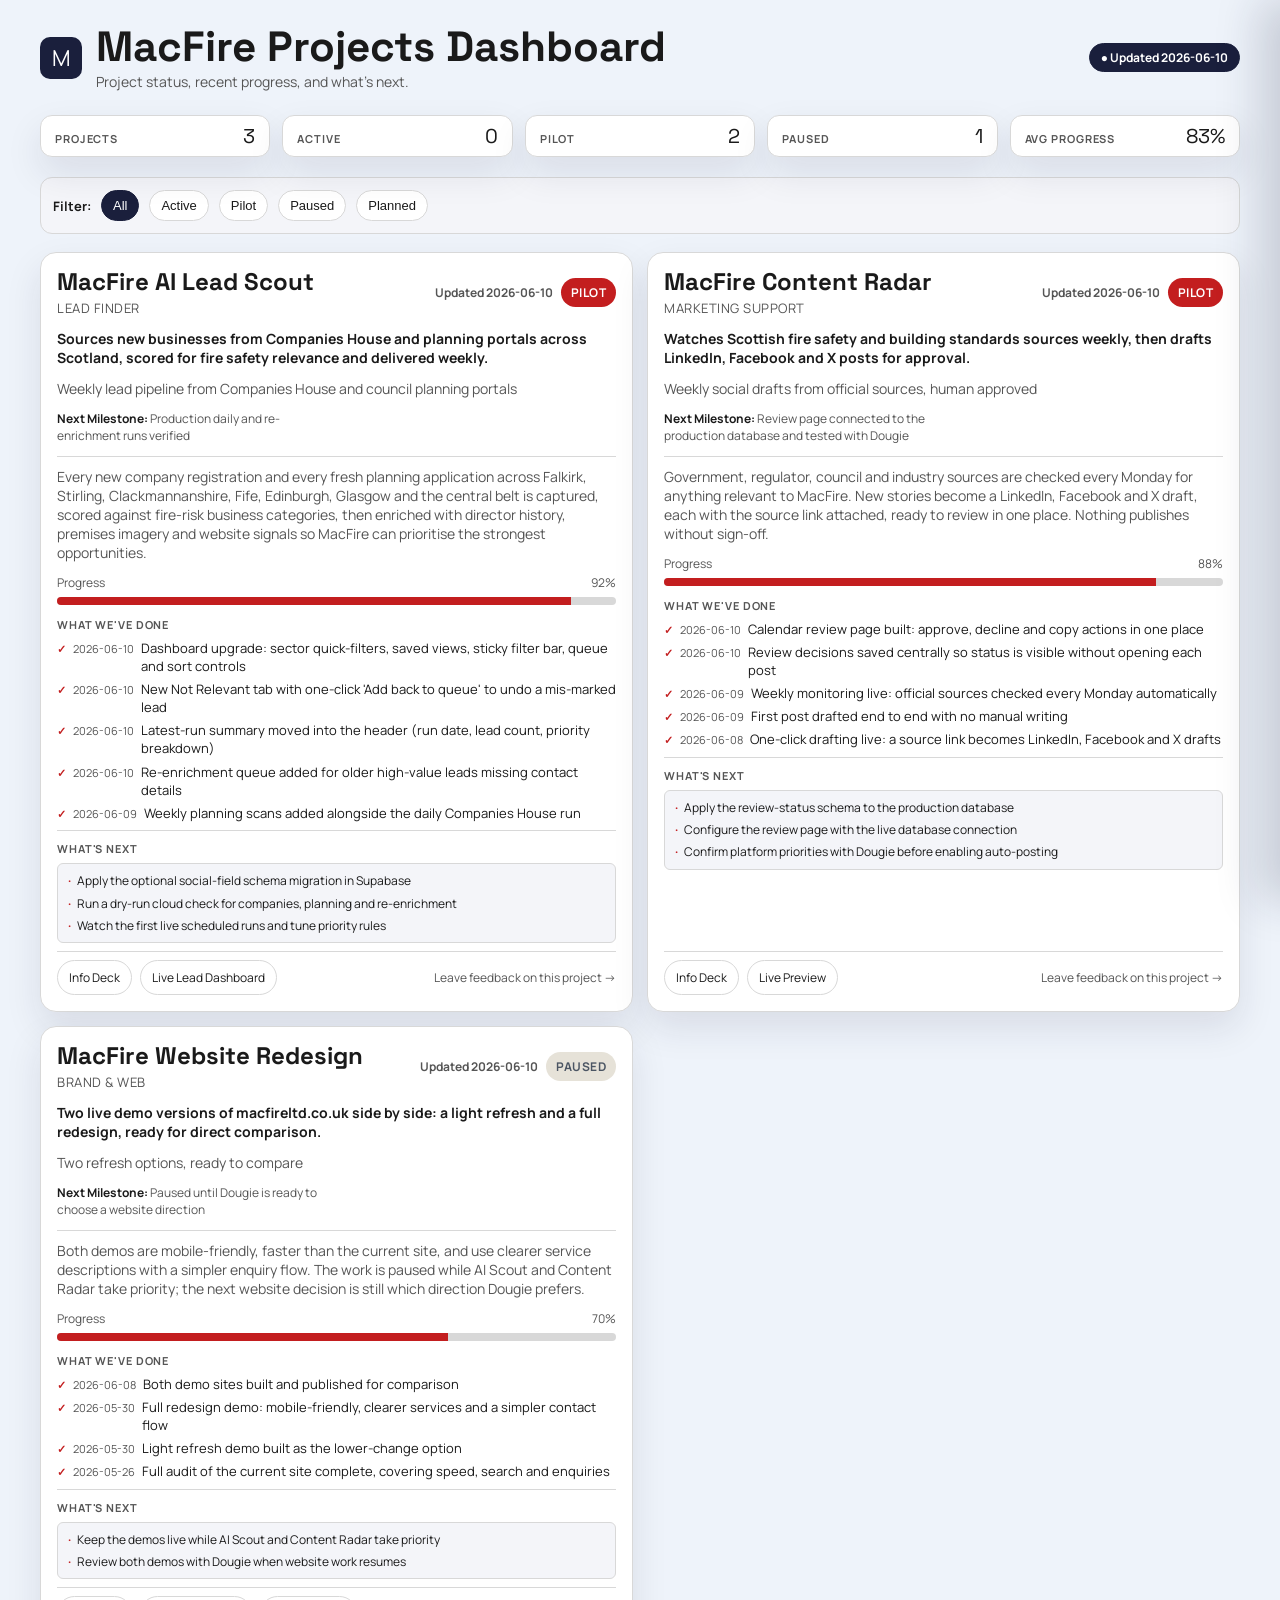
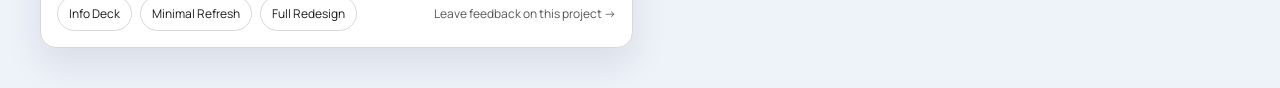
==== commit 04b033aa: "Add dashboard analytics tracking" ====
--- a/index.html
+++ b/index.html
@@ -670,6 +670,89 @@
     let lockedScrollY = 0;
 
     const projects = Array.isArray(window.MACFIRE_PROJECTS) ? window.MACFIRE_PROJECTS : [];
+    const ANALYTICS = {
+      url: "https://vruphucsmzpehybtijja.supabase.co",
+      key: "sb_publishable_2ZisTv6fjNDMXzPbLH1RzA_t2g-FlpT",
+      clientId: "macfire",
+      dashboardId: "projects-dashboard",
+      table: "dashboard_events"
+    };
+    const VISITOR_KEY = "macfire_analytics_visitor_id";
+    const SESSION_KEY = "macfire_analytics_session_id";
+    const SESSION_STARTED_KEY = "macfire_analytics_session_started_at";
+
+    function stableUuid(storage, key) {
+      let value = storage.getItem(key);
+      if (!value) {
+        value = window.crypto?.randomUUID ? window.crypto.randomUUID() : "xxxxxxxx-xxxx-4xxx-yxxx-xxxxxxxxxxxx".replace(/[xy]/g, c => {
+          const r = Math.random() * 16 | 0;
+          const v = c === "x" ? r : (r & 0x3 | 0x8);
+          return v.toString(16);
+        });
+        storage.setItem(key, value);
+      }
+      return value;
+    }
+
+    function visitorId() {
+      return stableUuid(localStorage, VISITOR_KEY);
+    }
+
+    function sessionId() {
+      const id = stableUuid(sessionStorage, SESSION_KEY);
+      if (!sessionStorage.getItem(SESSION_STARTED_KEY)) {
+        sessionStorage.setItem(SESSION_STARTED_KEY, new Date().toISOString());
+      }
+      return id;
+    }
+
+    function projectMeta(project) {
+      if (!project) return {};
+      return {
+        project_id: project.id || null,
+        project_name: project.name || null,
+        status: project.status || null,
+        progress: Number(project.progress) || 0,
+        category: project.category || null
+      };
+    }
+
+    async function trackEvent(eventName, metadata = {}) {
+      const payload = {
+        client_id: ANALYTICS.clientId,
+        dashboard_id: ANALYTICS.dashboardId,
+        event_name: eventName,
+        visitor_id: visitorId(),
+        session_id: sessionId(),
+        page_path: `${location.pathname}${location.search}`,
+        page_title: document.title,
+        referrer: document.referrer || null,
+        user_agent: navigator.userAgent,
+        language: navigator.language || null,
+        timezone: Intl.DateTimeFormat().resolvedOptions().timeZone || null,
+        screen_width: window.screen?.width || null,
+        screen_height: window.screen?.height || null,
+        viewport_width: window.innerWidth,
+        viewport_height: window.innerHeight,
+        metadata
+      };
+
+      try {
+        const response = await fetch(`${ANALYTICS.url}/rest/v1/${ANALYTICS.table}`, {
+          method: "POST",
+          headers: {
+            apikey: ANALYTICS.key,
+            authorization: `Bearer ${ANALYTICS.key}`,
+            "content-type": "application/json",
+            prefer: "return=minimal"
+          },
+          body: JSON.stringify(payload)
+        });
+        if (!response.ok) console.warn("Analytics disabled:", await response.text());
+      } catch (e) {
+        console.warn("Analytics disabled:", e.message || e);
+      }
+    }
 
     const filters = [
       { key: "all",     label: "All" },
@@ -731,9 +814,9 @@
     }
 
     // ── Link chips ────────────────────────────────────────────────────────────
-    function linkChip(label, url) {
+    function linkChip(label, url, project, linkType = "output") {
       if (!url || !url.trim()) return `<span class="link-disabled">${esc(label)}</span>`;
-      return `<a class="link-chip" href="${esc(url)}" target="_blank" rel="noreferrer">${esc(label)}</a>`;
+      return `<a class="link-chip" href="${esc(url)}" target="_blank" rel="noreferrer" data-analytics-event="project_link_opened" data-project-id="${esc(project?.id || "")}" data-link-type="${esc(linkType)}">${esc(label)}</a>`;
     }
 
     // ── Recent wins ───────────────────────────────────────────────────────────
@@ -775,6 +858,7 @@
     function openProjectDrawer(id) {
       const project = projectById(id);
       if (!project) return;
+      trackEvent("project_drawer_opened", projectMeta(project));
 
       const status = formatStatus(project.status);
       const wins = Array.isArray(project.activityLog) ? project.activityLog : project.recentWins;
@@ -854,14 +938,15 @@
     }
 
     // ── Feedback link ─────────────────────────────────────────────────────────
-    function renderFeedback(projectName, feedbackEmail) {
+    function renderFeedback(project) {
+      const projectName = project?.name || "Project";
       const email = "j@mccrimmond.org.uk";
       const subj  = encodeURIComponent(`Feedback: ${projectName}`);
       const body  = encodeURIComponent(`Hi Jonathan,\n\nMy feedback on ${projectName}:\n\n`);
       const href  = `mailto:${esc(email)}?subject=${subj}&body=${body}`;
       return `
         <div class="feedback-row">
-          <a class="feedback-link" href="${href}">Leave feedback on this project →</a>
+          <a class="feedback-link" href="${href}" data-analytics-event="project_feedback_clicked" data-project-id="${esc(project?.id || "")}">Leave feedback on this project →</a>
         </div>`;
     }
 
@@ -918,11 +1003,11 @@
 
             <div class="card-actions">
               <div class="links">
-                ${linkChip(project.deckLink?.label || "Deck", project.deckLink?.url || "")}
-                ${outputLinks.map(o => linkChip(o.label || "Output", o.url || "")).join("")}
+                ${linkChip(project.deckLink?.label || "Deck", project.deckLink?.url || "", project, "deck")}
+                ${outputLinks.map(o => linkChip(o.label || "Output", o.url || "", project, "output")).join("")}
               </div>
 
-              ${renderFeedback(project.name, project.feedbackEmail)}
+              ${renderFeedback(project)}
             </div>
           </article>`;
       }).join("");
@@ -952,16 +1037,35 @@
           const key = btn.getAttribute("data-filter");
           filtersEl.querySelectorAll("button").forEach(b => b.classList.remove("active"));
           btn.classList.add("active");
+          trackEvent("project_filter_changed", { filter: key });
           renderProjects(key);
         });
       });
     }
 
+    document.addEventListener("click", event => {
+      const tracked = event.target.closest("[data-analytics-event]");
+      if (!tracked) return;
+      const project = projectById(tracked.getAttribute("data-project-id"));
+      trackEvent(tracked.getAttribute("data-analytics-event"), {
+        ...projectMeta(project),
+        label: tracked.textContent.trim() || null,
+        href: tracked.getAttribute("href") || null,
+        link_type: tracked.getAttribute("data-link-type") || null
+      });
+    });
+
+    document.addEventListener("visibilitychange", () => {
+      if (document.visibilityState === "hidden") trackEvent("page_hidden");
+    });
+
     // ── Boot ──────────────────────────────────────────────────────────────────
+    trackEvent("dashboard_opened", { source: "github_pages" });
     renderLastUpdated();
     buildStats(projects);
     renderFilters("all");
     renderProjects("all");
+    trackEvent("dashboard_loaded", { project_count: projects.length });
     drawerBg.addEventListener("click", closeProjectDrawer);
     document.addEventListener("keydown", event => {
       if (event.key === "Escape") closeProjectDrawer();
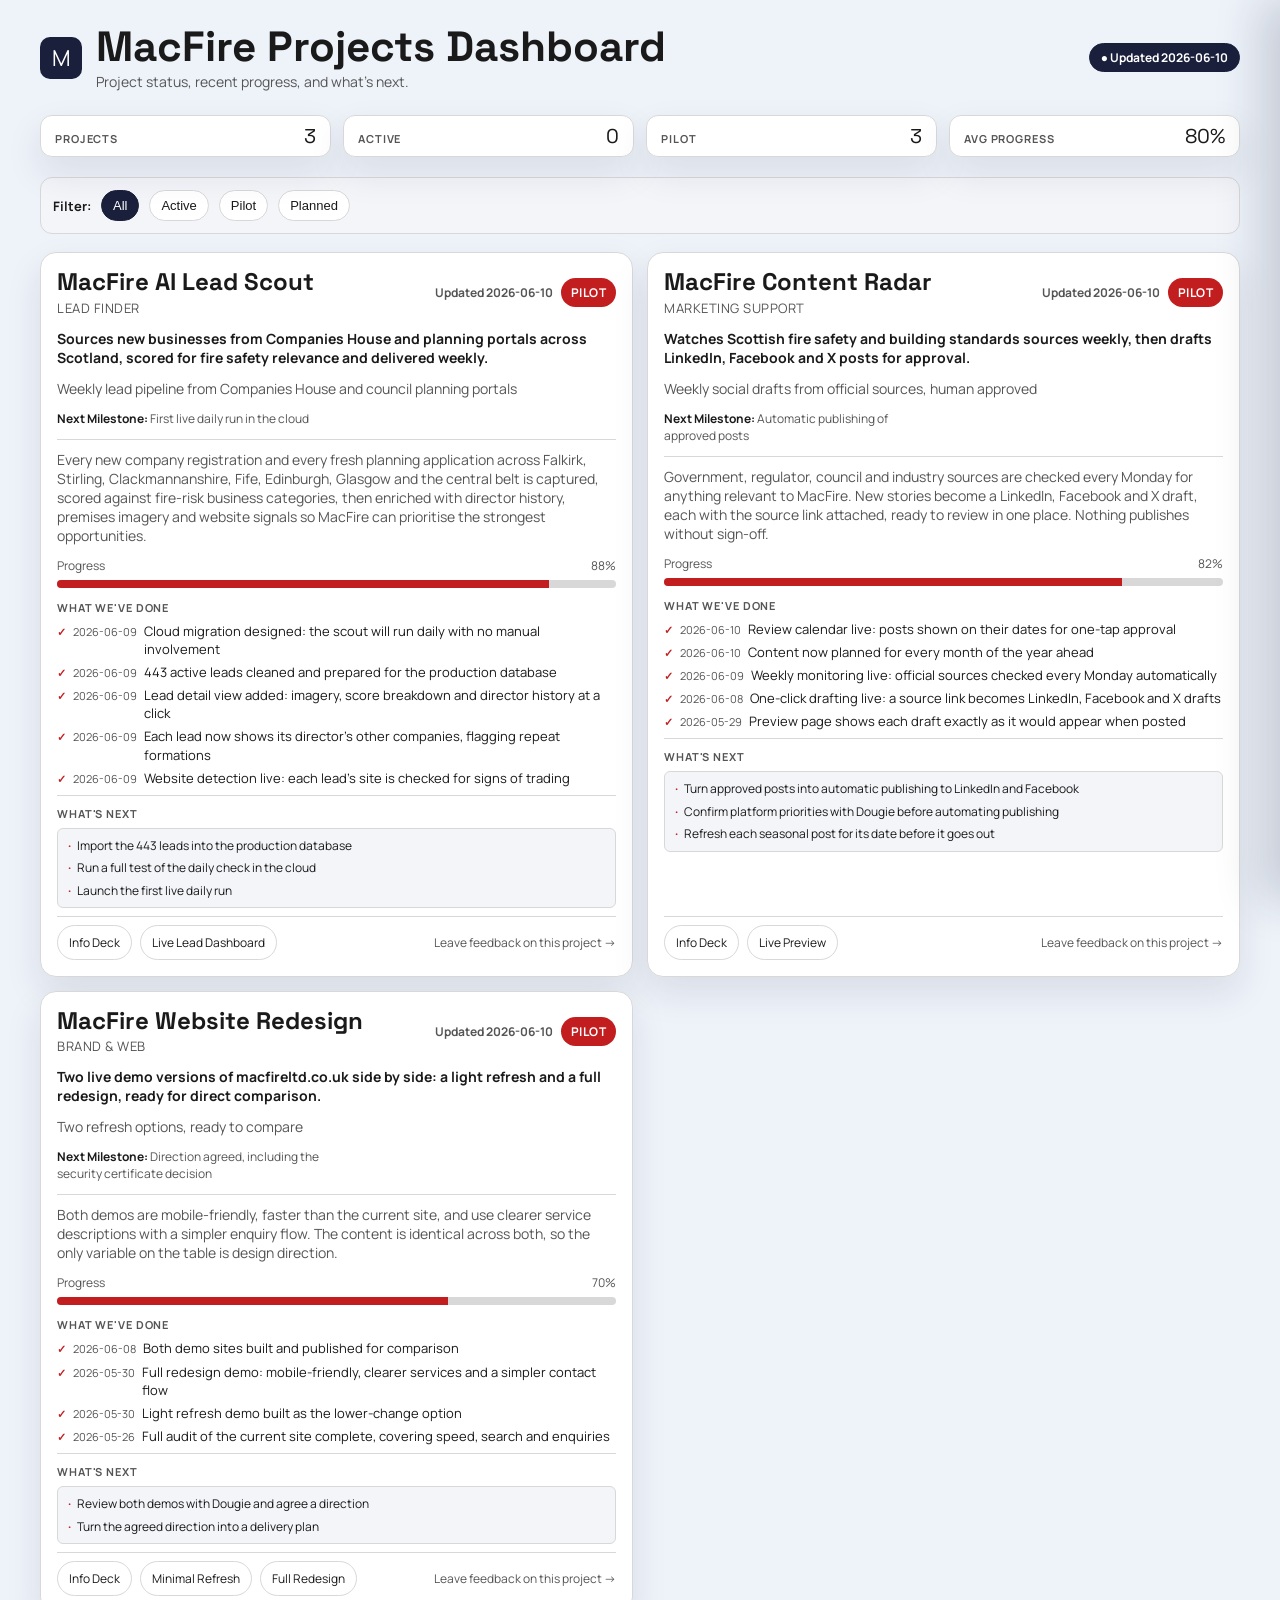
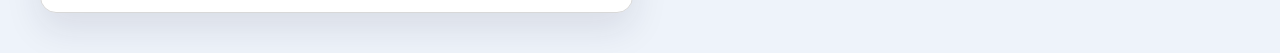
==== commit d216b0c2: "sync from macfire-production@ad509cf" ====
--- a/index.html
+++ b/index.html
@@ -92,12 +92,12 @@
     /* ── Stats ──────────────────────────────────────────────── */
     .stats {
       display: grid;
-      grid-template-columns: repeat(5, minmax(0, 1fr));
+      grid-template-columns: repeat(4, minmax(0, 1fr));
       gap: 12px;
       margin-bottom: 20px;
     }
 
-    @media (max-width: 920px) { .stats { grid-template-columns: repeat(3, minmax(0, 1fr)); } }
+    @media (max-width: 920px) { .stats { grid-template-columns: repeat(2, minmax(0, 1fr)); } }
     @media (max-width: 580px) { .stats { grid-template-columns: 1fr; } }
 
     .stat {
@@ -243,7 +243,6 @@
     .badge.active { background: var(--navy); color: var(--panel); }
     .badge.pilot  { background: var(--accent); color: var(--panel); }
     .badge.planned { background: var(--accent-soft); color: var(--planned); }
-    .badge.paused { background: #E6E2D8; color: #4B5563; }
 
     .project-updated {
       color: var(--muted);
@@ -670,95 +669,11 @@
     let lockedScrollY = 0;
 
     const projects = Array.isArray(window.MACFIRE_PROJECTS) ? window.MACFIRE_PROJECTS : [];
-    const ANALYTICS = {
-      url: "https://vruphucsmzpehybtijja.supabase.co",
-      key: "sb_publishable_2ZisTv6fjNDMXzPbLH1RzA_t2g-FlpT",
-      clientId: "macfire",
-      dashboardId: "projects-dashboard",
-      table: "dashboard_events"
-    };
-    const VISITOR_KEY = "macfire_analytics_visitor_id";
-    const SESSION_KEY = "macfire_analytics_session_id";
-    const SESSION_STARTED_KEY = "macfire_analytics_session_started_at";
-
-    function stableUuid(storage, key) {
-      let value = storage.getItem(key);
-      if (!value) {
-        value = window.crypto?.randomUUID ? window.crypto.randomUUID() : "xxxxxxxx-xxxx-4xxx-yxxx-xxxxxxxxxxxx".replace(/[xy]/g, c => {
-          const r = Math.random() * 16 | 0;
-          const v = c === "x" ? r : (r & 0x3 | 0x8);
-          return v.toString(16);
-        });
-        storage.setItem(key, value);
-      }
-      return value;
-    }
-
-    function visitorId() {
-      return stableUuid(localStorage, VISITOR_KEY);
-    }
-
-    function sessionId() {
-      const id = stableUuid(sessionStorage, SESSION_KEY);
-      if (!sessionStorage.getItem(SESSION_STARTED_KEY)) {
-        sessionStorage.setItem(SESSION_STARTED_KEY, new Date().toISOString());
-      }
-      return id;
-    }
-
-    function projectMeta(project) {
-      if (!project) return {};
-      return {
-        project_id: project.id || null,
-        project_name: project.name || null,
-        status: project.status || null,
-        progress: Number(project.progress) || 0,
-        category: project.category || null
-      };
-    }
-
-    async function trackEvent(eventName, metadata = {}) {
-      const payload = {
-        client_id: ANALYTICS.clientId,
-        dashboard_id: ANALYTICS.dashboardId,
-        event_name: eventName,
-        visitor_id: visitorId(),
-        session_id: sessionId(),
-        page_path: `${location.pathname}${location.search}`,
-        page_title: document.title,
-        referrer: document.referrer || null,
-        user_agent: navigator.userAgent,
-        language: navigator.language || null,
-        timezone: Intl.DateTimeFormat().resolvedOptions().timeZone || null,
-        screen_width: window.screen?.width || null,
-        screen_height: window.screen?.height || null,
-        viewport_width: window.innerWidth,
-        viewport_height: window.innerHeight,
-        metadata
-      };
-
-      try {
-        const response = await fetch(`${ANALYTICS.url}/rest/v1/${ANALYTICS.table}`, {
-          method: "POST",
-          headers: {
-            apikey: ANALYTICS.key,
-            authorization: `Bearer ${ANALYTICS.key}`,
-            "content-type": "application/json",
-            prefer: "return=minimal"
-          },
-          body: JSON.stringify(payload)
-        });
-        if (!response.ok) console.warn("Analytics disabled:", await response.text());
-      } catch (e) {
-        console.warn("Analytics disabled:", e.message || e);
-      }
-    }
 
     const filters = [
       { key: "all",     label: "All" },
       { key: "active",  label: "Active" },
       { key: "pilot",   label: "Pilot" },
-      { key: "paused",  label: "Paused" },
       { key: "planned", label: "Planned" }
     ];
 
@@ -793,7 +708,6 @@
     function buildStats(list) {
       const active  = list.filter(p => formatStatus(p.status) === "active").length;
       const pilot   = list.filter(p => formatStatus(p.status) === "pilot").length;
-      const paused  = list.filter(p => formatStatus(p.status) === "paused").length;
       const avgProg = list.length
         ? Math.round(list.reduce((s, p) => s + (Number(p.progress) || 0), 0) / list.length)
         : 0;
@@ -802,7 +716,6 @@
         { label: "Projects",     value: list.length },
         { label: "Active",       value: active },
         { label: "Pilot",        value: pilot },
-        { label: "Paused",       value: paused },
         { label: "Avg Progress", value: avgProg + "%" }
       ];
 
@@ -814,9 +727,9 @@
     }
 
     // ── Link chips ────────────────────────────────────────────────────────────
-    function linkChip(label, url, project, linkType = "output") {
+    function linkChip(label, url) {
       if (!url || !url.trim()) return `<span class="link-disabled">${esc(label)}</span>`;
-      return `<a class="link-chip" href="${esc(url)}" target="_blank" rel="noreferrer" data-analytics-event="project_link_opened" data-project-id="${esc(project?.id || "")}" data-link-type="${esc(linkType)}">${esc(label)}</a>`;
+      return `<a class="link-chip" href="${esc(url)}" target="_blank" rel="noreferrer">${esc(label)}</a>`;
     }
 
     // ── Recent wins ───────────────────────────────────────────────────────────
@@ -858,7 +771,6 @@
     function openProjectDrawer(id) {
       const project = projectById(id);
       if (!project) return;
-      trackEvent("project_drawer_opened", projectMeta(project));
 
       const status = formatStatus(project.status);
       const wins = Array.isArray(project.activityLog) ? project.activityLog : project.recentWins;
@@ -938,15 +850,14 @@
     }
 
     // ── Feedback link ─────────────────────────────────────────────────────────
-    function renderFeedback(project) {
-      const projectName = project?.name || "Project";
+    function renderFeedback(projectName, feedbackEmail) {
       const email = "j@mccrimmond.org.uk";
       const subj  = encodeURIComponent(`Feedback: ${projectName}`);
       const body  = encodeURIComponent(`Hi Jonathan,\n\nMy feedback on ${projectName}:\n\n`);
       const href  = `mailto:${esc(email)}?subject=${subj}&body=${body}`;
       return `
         <div class="feedback-row">
-          <a class="feedback-link" href="${href}" data-analytics-event="project_feedback_clicked" data-project-id="${esc(project?.id || "")}">Leave feedback on this project →</a>
+          <a class="feedback-link" href="${href}">Leave feedback on this project →</a>
         </div>`;
     }
 
@@ -1003,11 +914,11 @@
 
             <div class="card-actions">
               <div class="links">
-                ${linkChip(project.deckLink?.label || "Deck", project.deckLink?.url || "", project, "deck")}
-                ${outputLinks.map(o => linkChip(o.label || "Output", o.url || "", project, "output")).join("")}
+                ${linkChip(project.deckLink?.label || "Deck", project.deckLink?.url || "")}
+                ${outputLinks.map(o => linkChip(o.label || "Output", o.url || "")).join("")}
               </div>
 
-              ${renderFeedback(project)}
+              ${renderFeedback(project.name, project.feedbackEmail)}
             </div>
           </article>`;
       }).join("");
@@ -1037,35 +948,16 @@
           const key = btn.getAttribute("data-filter");
           filtersEl.querySelectorAll("button").forEach(b => b.classList.remove("active"));
           btn.classList.add("active");
-          trackEvent("project_filter_changed", { filter: key });
           renderProjects(key);
         });
       });
     }
 
-    document.addEventListener("click", event => {
-      const tracked = event.target.closest("[data-analytics-event]");
-      if (!tracked) return;
-      const project = projectById(tracked.getAttribute("data-project-id"));
-      trackEvent(tracked.getAttribute("data-analytics-event"), {
-        ...projectMeta(project),
-        label: tracked.textContent.trim() || null,
-        href: tracked.getAttribute("href") || null,
-        link_type: tracked.getAttribute("data-link-type") || null
-      });
-    });
-
-    document.addEventListener("visibilitychange", () => {
-      if (document.visibilityState === "hidden") trackEvent("page_hidden");
-    });
-
     // ── Boot ──────────────────────────────────────────────────────────────────
-    trackEvent("dashboard_opened", { source: "github_pages" });
     renderLastUpdated();
     buildStats(projects);
     renderFilters("all");
     renderProjects("all");
-    trackEvent("dashboard_loaded", { project_count: projects.length });
     drawerBg.addEventListener("click", closeProjectDrawer);
     document.addEventListener("keydown", event => {
       if (event.key === "Escape") closeProjectDrawer();
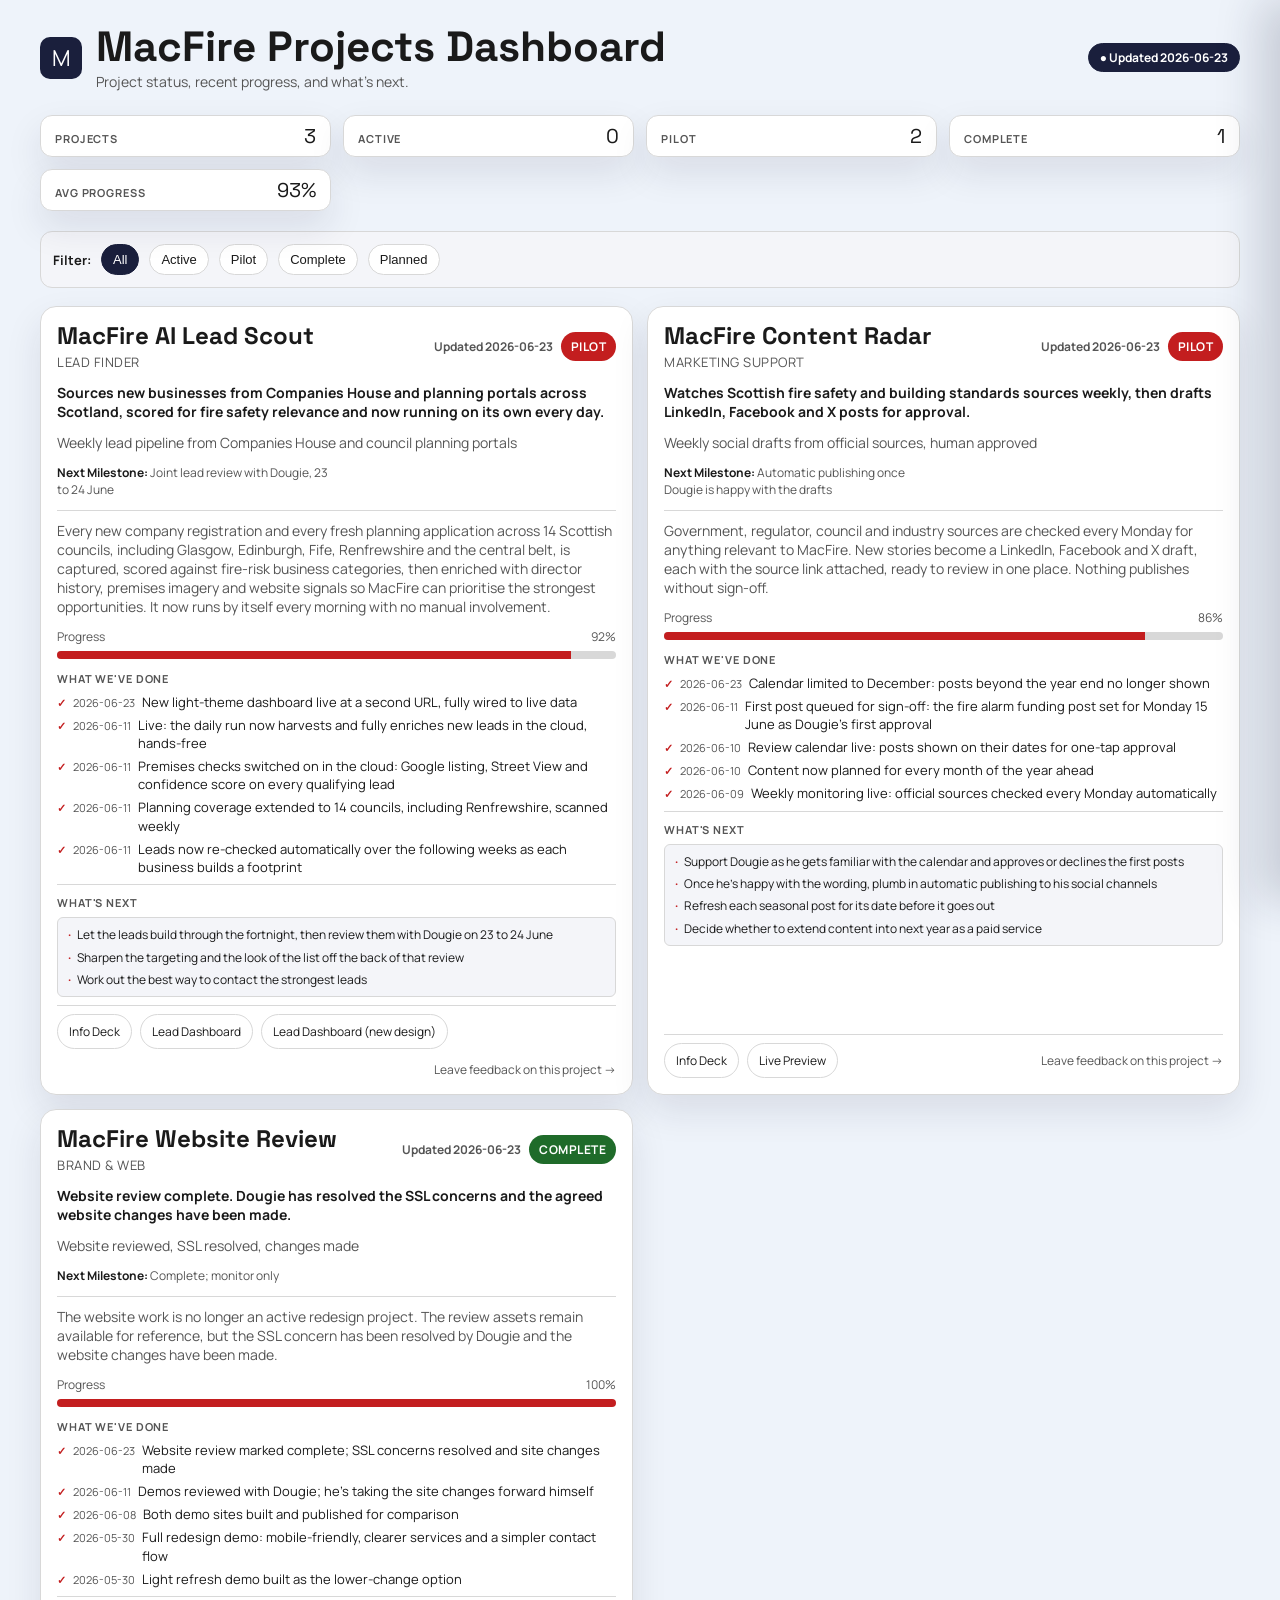
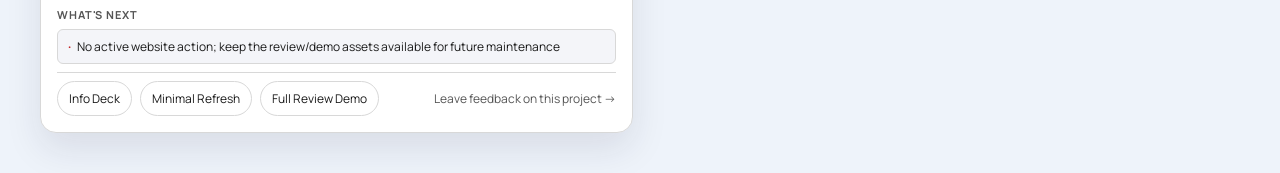
==== commit 722bbee1: "Add complete project status to dashboard" ====
--- a/index.html
+++ b/index.html
@@ -243,6 +243,7 @@
     .badge.active { background: var(--navy); color: var(--panel); }
     .badge.pilot  { background: var(--accent); color: var(--panel); }
     .badge.planned { background: var(--accent-soft); color: var(--planned); }
+    .badge.complete { background: var(--ok); color: var(--panel); }
 
     .project-updated {
       color: var(--muted);
@@ -674,6 +675,7 @@
       { key: "all",     label: "All" },
       { key: "active",  label: "Active" },
       { key: "pilot",   label: "Pilot" },
+      { key: "complete", label: "Complete" },
       { key: "planned", label: "Planned" }
     ];
 
@@ -708,6 +710,7 @@
     function buildStats(list) {
       const active  = list.filter(p => formatStatus(p.status) === "active").length;
       const pilot   = list.filter(p => formatStatus(p.status) === "pilot").length;
+      const complete = list.filter(p => formatStatus(p.status) === "complete").length;
       const avgProg = list.length
         ? Math.round(list.reduce((s, p) => s + (Number(p.progress) || 0), 0) / list.length)
         : 0;
@@ -716,6 +719,7 @@
         { label: "Projects",     value: list.length },
         { label: "Active",       value: active },
         { label: "Pilot",        value: pilot },
+        { label: "Complete",     value: complete },
         { label: "Avg Progress", value: avgProg + "%" }
       ];
 
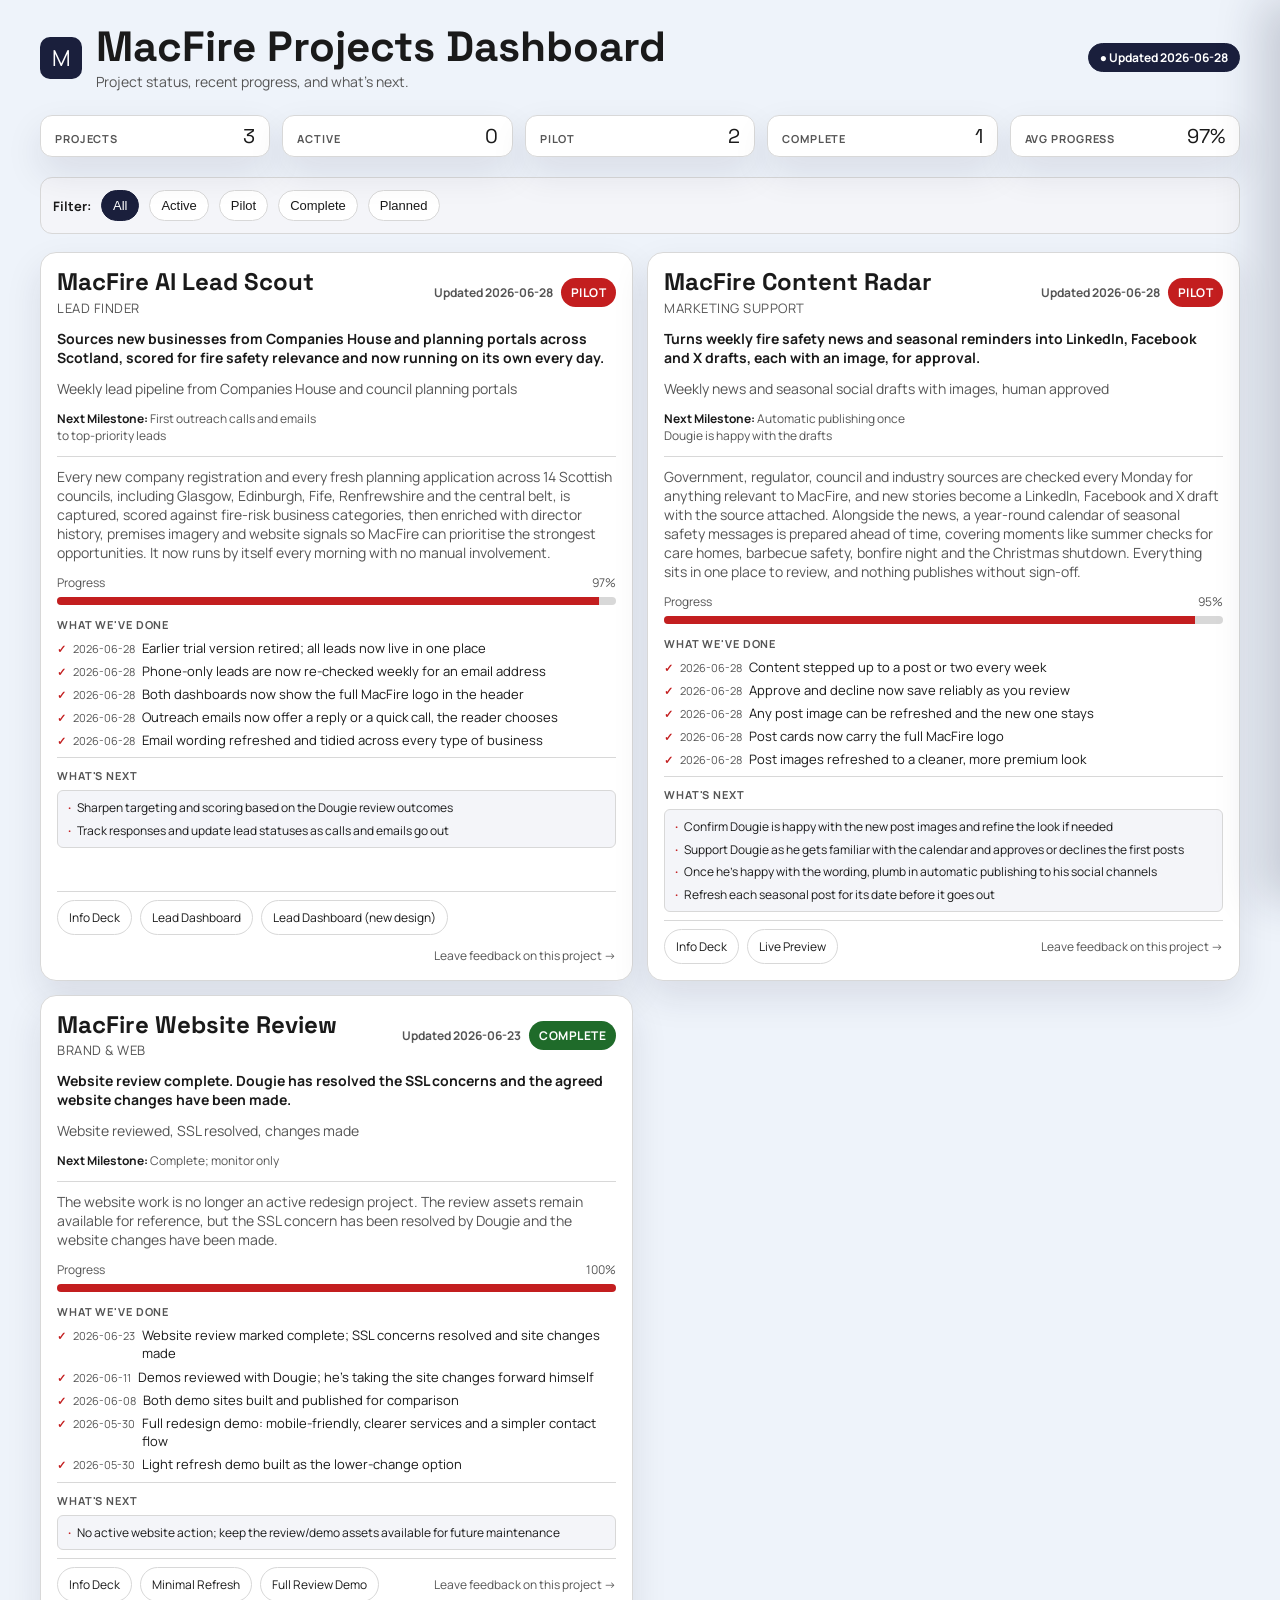
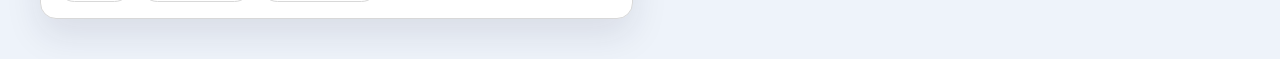
==== commit 0e662e99: "Fix projects stats row layout" ====
--- a/index.html
+++ b/index.html
@@ -92,7 +92,7 @@
     /* ── Stats ──────────────────────────────────────────────── */
     .stats {
       display: grid;
-      grid-template-columns: repeat(4, minmax(0, 1fr));
+      grid-template-columns: repeat(5, minmax(0, 1fr));
       gap: 12px;
       margin-bottom: 20px;
     }
